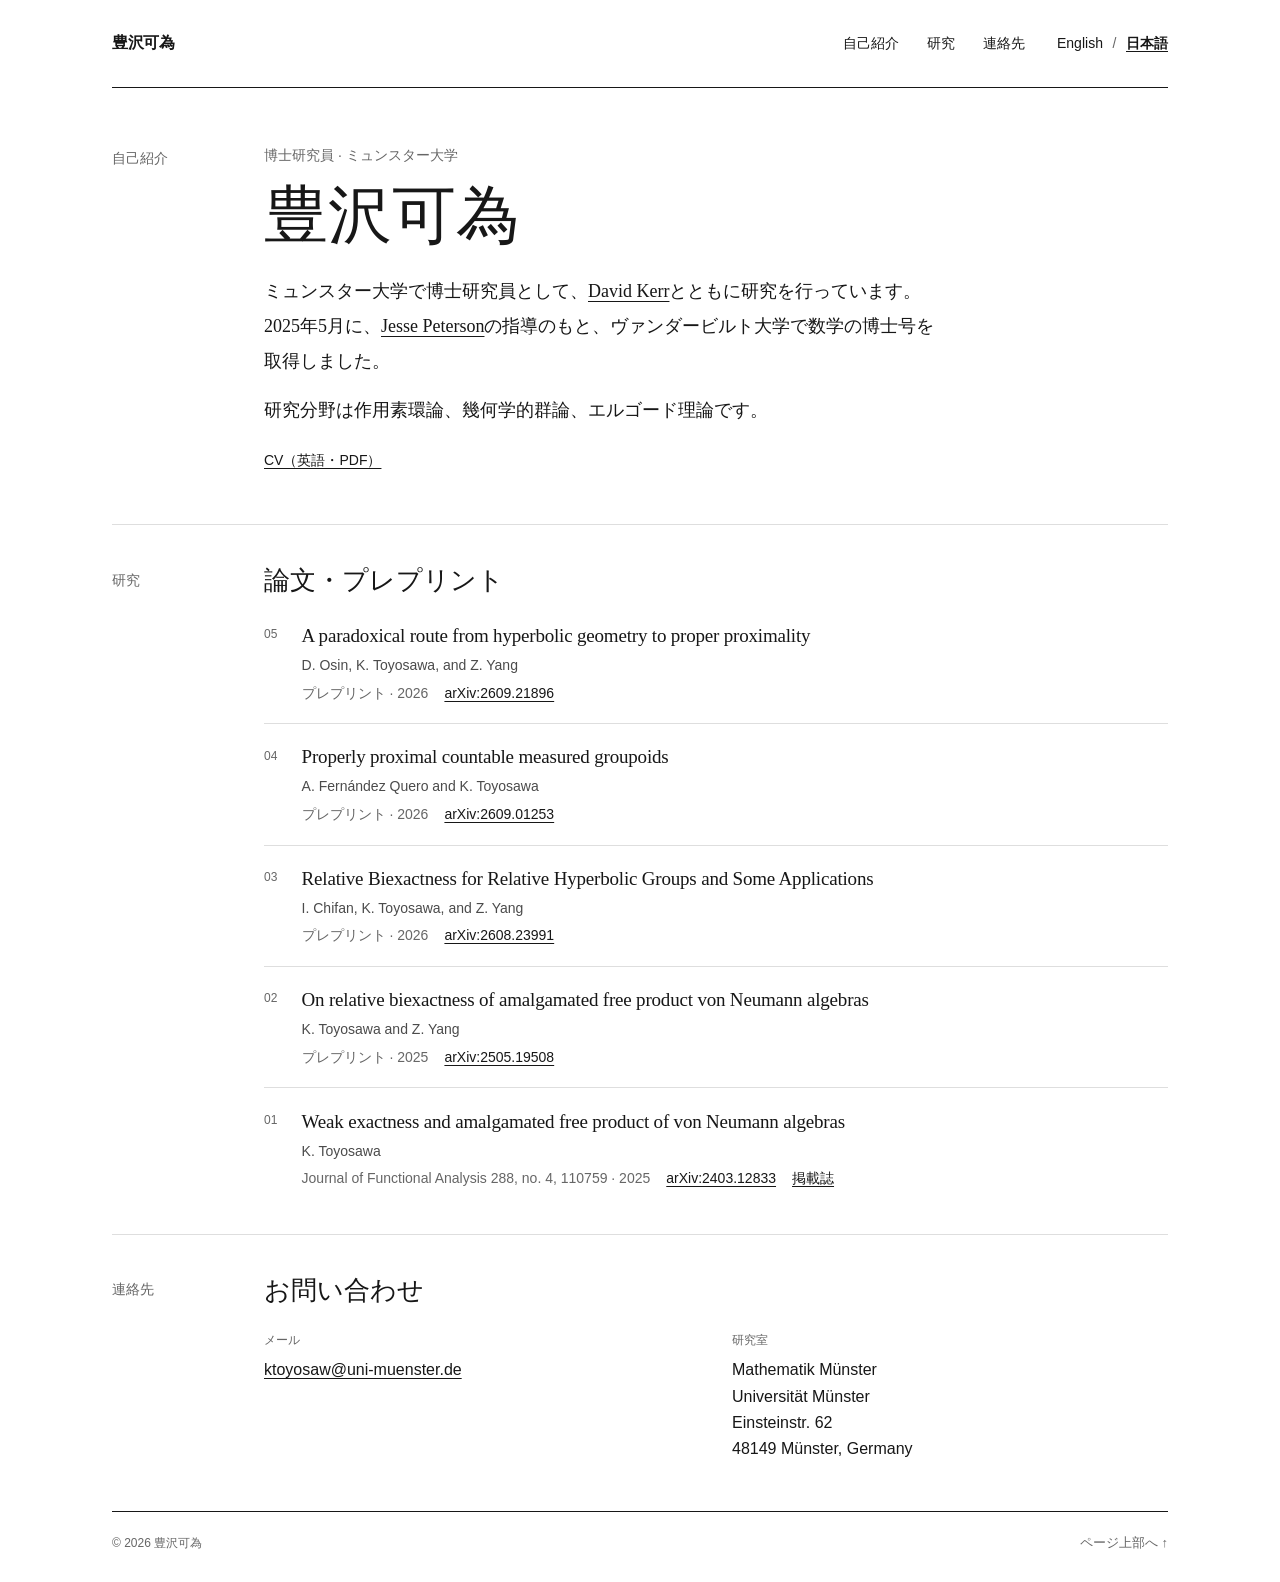
==== ja/index.html @ 4cbfb074 "Use 豊沢可為 on the Japanese website" ====
<!doctype html>
<html lang="ja">
<head>
  <meta charset="utf-8">
  <meta name="viewport" content="width=device-width, initial-scale=1">
  <meta name="description" content="豊沢可為の個人ウェブサイト。ミュンスター大学の博士研究員。研究分野は作用素環論、幾何学的群論、エルゴード理論です。">
  <meta name="color-scheme" content="light">
  <link rel="canonical" href="https://kaitoyosawa.github.io/ja/">
  <link rel="alternate" hreflang="en" href="https://kaitoyosawa.github.io/">
  <link rel="alternate" hreflang="ja" href="https://kaitoyosawa.github.io/ja/">
  <link rel="alternate" hreflang="x-default" href="https://kaitoyosawa.github.io/">
  <title>豊沢可為 — 個人ウェブサイト</title>
  <link rel="icon" type="image/svg+xml" href="data:image/svg+xml,%3Csvg xmlns='http://www.w3.org/2000/svg' viewBox='0 0 32 32'%3E%3Crect width='32' height='32' fill='%23111'/%3E%3Cpath d='M9 7v18M23 7L10 18m6-6 8 13' stroke='white' stroke-width='2.5' fill='none'/%3E%3C/svg%3E">
  <link rel="stylesheet" href="../styles.css?v=e0c01a8">
  <script src="../content.js?v=20260924-2" defer></script>
  <script src="content.js?v=20261014-name" defer></script>
  <script src="../site.js?v=e0c01a8" defer></script>
</head>
<body>
  <a class="skip-link" href="#main">本文へ移動</a>
  <div class="page-shell">
    <header class="site-header">
      <a class="wordmark" href="#about" id="site-name">豊沢可為</a>
      <div class="header-actions">
        <nav aria-label="メインナビゲーション">
          <a href="#about">自己紹介</a>
          <a href="#research">研究</a>
          <a href="#contact">連絡先</a>
        </nav>
        <nav class="language-switch" aria-label="言語">
          <a href="../" lang="en" hreflang="en" data-language-link>English</a>
          <span aria-hidden="true">/</span>
          <a href="./" lang="ja" hreflang="ja" aria-current="page">日本語</a>
        </nav>
      </div>
    </header>
    <main id="main">
      <section id="about" class="intro" aria-labelledby="name">
        <div class="section-label">自己紹介</div>
        <div class="section-body">
          <div class="intro-heading">
            <div>
              <p class="eyebrow" id="affiliation">博士研究員 · ミュンスター大学</p>
              <h1 id="name">豊沢可為</h1>
            </div>
            <img id="portrait" class="portrait" alt="" hidden>
          </div>
          <div class="bio" id="bio">
            <p>ミュンスター大学で博士研究員として、<a href="http://dgkerr.com">David Kerr</a>とともに研究を行っています。2025年5月に、<a href="https://www.math.uwaterloo.ca/~j37peter/">Jesse Peterson</a>の指導のもと、ヴァンダービルト大学で数学の博士号を取得しました。</p>
            <p>研究分野は作用素環論、幾何学的群論、エルゴード理論です。</p>
          </div>
          <div class="profile-links" id="profile-links"><a href="../cv.pdf?v=20260924">CV（英語・PDF）</a></div>
        </div>
      </section>
      <section id="research" class="content-section" aria-labelledby="research-heading">
        <div class="section-label">研究</div>
        <div class="section-body">
          <div class="section-title-row">
            <h2 id="research-heading">論文・プレプリント</h2>
          </div>
          <ol class="publications" id="publications" reversed>
            <li class="publication"><span class="paper-number" aria-hidden="true">05</span><div><h3 lang="en">A paradoxical route from hyperbolic geometry to proper proximality</h3><p class="paper-authors" lang="en">D. Osin, K. Toyosawa, and Z. Yang</p><div class="paper-meta"><span class="paper-venue">プレプリント · 2026</span><div class="paper-links"><a href="https://arxiv.org/abs/2609.21896">arXiv:2609.21896</a></div></div></div></li>
            <li class="publication"><span class="paper-number" aria-hidden="true">04</span><div><h3 lang="en">Properly proximal countable measured groupoids</h3><p class="paper-authors" lang="en">A. Fernández Quero and K. Toyosawa</p><div class="paper-meta"><span class="paper-venue">プレプリント · 2026</span><div class="paper-links"><a href="https://arxiv.org/abs/2609.01253">arXiv:2609.01253</a></div></div></div></li>
            <li class="publication"><span class="paper-number" aria-hidden="true">03</span><div><h3 lang="en">Relative Biexactness for Relative Hyperbolic Groups and Some Applications</h3><p class="paper-authors" lang="en">I. Chifan, K. Toyosawa, and Z. Yang</p><div class="paper-meta"><span class="paper-venue">プレプリント · 2026</span><div class="paper-links"><a href="https://arxiv.org/abs/2608.23991">arXiv:2608.23991</a></div></div></div></li>
            <li class="publication"><span class="paper-number" aria-hidden="true">02</span><div><h3 lang="en">On relative biexactness of amalgamated free product von Neumann algebras</h3><p class="paper-authors" lang="en">K. Toyosawa and Z. Yang</p><div class="paper-meta"><span class="paper-venue">プレプリント · 2025</span><div class="paper-links"><a href="https://arxiv.org/abs/2505.19508">arXiv:2505.19508</a></div></div></div></li>
            <li class="publication"><span class="paper-number" aria-hidden="true">01</span><div><h3 lang="en">Weak exactness and amalgamated free product of von Neumann algebras</h3><p class="paper-authors" lang="en">K. Toyosawa</p><div class="paper-meta"><span class="paper-venue" lang="en">Journal of Functional Analysis 288, no. 4, 110759 · 2025</span><div class="paper-links"><a href="https://arxiv.org/abs/2403.12833">arXiv:2403.12833</a><a href="https://doi.org/10.1016/j.jfa.2024.110759">掲載誌</a></div></div></div></li>
          </ol>
        </div>
      </section>
      <section id="contact" class="content-section contact-section" aria-labelledby="contact-heading">
        <div class="section-label">連絡先</div>
        <div class="section-body">
          <h2 id="contact-heading">お問い合わせ</h2>
          <div class="contact-grid" id="contact-details">
            <div><span class="contact-label">メール</span><p><a href="mailto:ktoyosaw@uni-muenster.de">ktoyosaw@uni-muenster.de</a></p></div>
            <div><span class="contact-label">研究室</span><p>Mathematik Münster<br>Universität Münster<br>Einsteinstr. 62<br>48149 Münster, Germany</p></div>
          </div>
        </div>
      </section>
    </main>
    <footer class="site-footer">
      <span id="copyright">© 2026 豊沢可為</span>
      <span class="draft-note" id="draft-note" hidden>デザイン案 · サンプルテキスト</span>
      <a href="#about">ページ上部へ <span aria-hidden="true">↑</span></a>
    </footer>
  </div>
</body>
</html>
---- styles.css ----
:root{--ink:#171717;--muted:#666;--rule:#dedede;--paper:#fff;--serif:Georgia,'Times New Roman',serif;--sans:Arial,Helvetica,sans-serif;--label-width:7rem;--column-gap:2.5rem}
*{box-sizing:border-box}
html{scroll-behavior:smooth;scroll-padding-top:1.5rem}
body{margin:0;background:var(--paper);color:var(--ink);font-family:var(--sans);font-size:1rem;line-height:1.65;-webkit-font-smoothing:antialiased}
a{color:inherit;text-underline-offset:.2em;text-decoration-thickness:1px}
a:hover{text-decoration-thickness:2px}
a:focus-visible{outline:2px solid var(--ink);outline-offset:4px}
::selection{background:var(--ink);color:var(--paper)}
[hidden]{display:none!important}
.skip-link{position:absolute;left:1rem;top:-5rem;background:var(--ink);color:#fff;padding:.75rem 1rem;z-index:2}
.skip-link:focus{top:1rem}
.page-shell{width:min(100% - 5rem,66rem);margin:0 auto}
.site-header{min-height:5.5rem;display:flex;align-items:center;justify-content:space-between;gap:2rem;border-bottom:1px solid var(--ink)}
.wordmark{font-size:1rem;font-weight:600;text-decoration:none;letter-spacing:-.02em}
nav{display:flex;gap:1.75rem;font-size:.875rem}
nav a{text-decoration:none;padding:.5rem 0}
nav a:hover{text-decoration:underline}
.header-actions{display:flex;align-items:center;justify-content:flex-end;gap:1rem 2rem;flex-wrap:wrap}
.language-switch{gap:.6rem;align-items:center;white-space:nowrap}
.language-switch span{color:var(--muted)}
.language-switch a[aria-current="page"]{font-weight:600;text-decoration:underline}
html:lang(ja){--sans:Arial,Helvetica,'Yu Gothic','Hiragino Kaku Gothic ProN',Meiryo,sans-serif;--serif:Georgia,'Times New Roman','Yu Mincho','Hiragino Mincho ProN',serif}
html:lang(ja) .bio{line-height:1.95;line-break:strict;overflow-wrap:anywhere}
html:lang(ja) h1,html:lang(ja) h2{letter-spacing:0}
.intro,.content-section{display:grid;grid-template-columns:var(--label-width) minmax(0,1fr);column-gap:var(--column-gap)}
.intro{padding:3.5rem 0 3.25rem}
.section-label{font-size:.875rem;display:flex;gap:1rem;align-items:baseline;padding-top:.2rem;color:var(--muted)}
.section-body{min-width:0}
.intro-heading{display:flex;align-items:flex-start;justify-content:space-between;gap:1.5rem}
.eyebrow{margin:0 0 .85rem;font-size:.875rem;color:var(--muted)}
h1{font-family:var(--serif);font-weight:400;font-size:clamp(2.625rem,5.2vw,4rem);line-height:1.08;letter-spacing:-.045em;margin:0 0 1.5rem;overflow-wrap:anywhere}
.portrait{width:6.75rem;aspect-ratio:4/5;object-fit:cover;filter:grayscale(100%);flex-shrink:0}
.bio{font-family:var(--serif);font-size:1.125rem;line-height:1.75;max-width:43rem}
.bio p{margin:0 0 .85rem}.bio p:last-child{margin-bottom:0}
.profile-links{display:flex;flex-wrap:wrap;gap:.45rem 1.25rem;font-size:.875rem;margin-top:1.35rem}
.content-section{padding:2.5rem 0 2.75rem;border-top:1px solid var(--rule)}
h2{font-family:var(--serif);font-size:1.625rem;font-weight:400;letter-spacing:-.025em;line-height:1.25;margin:0 0 1.5rem}
.publications{list-style:none;padding:0;margin:0}
.publication{display:grid;grid-template-columns:1.45rem minmax(0,1fr);gap:.9rem;padding:1.2rem 0;border-top:1px solid var(--rule)}
.publication:first-child{padding-top:0;border-top:0}
.publication:last-child{padding-bottom:0}
.paper-number{color:var(--muted);font-size:.75rem;padding-top:.2rem;font-variant-numeric:tabular-nums}
h3{font-family:var(--serif);font-weight:400;font-size:1.1875rem;line-height:1.45;margin:0 0 .35rem;letter-spacing:-.01em;overflow-wrap:anywhere}
.publication p{margin:.25rem 0;font-size:.875rem;line-height:1.55;overflow-wrap:anywhere}
.paper-authors{color:#4b4b4b}.paper-venue{color:var(--muted)}
.paper-meta{display:flex;flex-wrap:wrap;align-items:baseline;gap:.25rem 1rem;margin-top:.3rem;font-size:.875rem;line-height:1.6;overflow-wrap:anywhere}
.paper-links{display:flex;flex-wrap:wrap;gap:.25rem 1rem;margin:0;font-size:inherit;line-height:inherit}
.contact-section{padding-bottom:3rem}
.contact-grid{display:grid;grid-template-columns:1fr 1fr;gap:2rem}
.contact-label{display:block;font-size:.75rem;color:var(--muted);margin-bottom:.4rem}
.contact-grid p{margin:0;font-size:1rem;overflow-wrap:anywhere;white-space:pre-line}
.site-footer{border-top:1px solid var(--ink);padding:1.25rem 0 1.75rem;display:flex;justify-content:space-between;align-items:baseline;gap:1rem;flex-wrap:wrap;font-size:.75rem;color:var(--muted)}
.site-footer a{text-decoration:none;font-size:.8125rem}.site-footer a:hover{text-decoration:underline}
.draft-note{border:1px solid var(--rule);padding:.15rem .5rem}
@media(max-width:800px){:root{--label-width:5rem;--column-gap:1.5rem}.page-shell{width:calc(100% - 3rem)}.intro{padding-top:3rem}.contact-grid{gap:1.5rem}.portrait{width:5.5rem}}
@media(max-width:600px){html{scroll-padding-top:1rem}.page-shell{width:calc(100% - 2.5rem)}.site-header{min-height:5rem;gap:.5rem 1rem;flex-wrap:wrap;padding:1rem 0}nav{gap:1.2rem;font-size:.875rem}.intro,.content-section{grid-template-columns:1fr;row-gap:1.1rem}.intro{padding:2.25rem 0 2.5rem}.section-label{gap:.75rem;padding-top:0}.intro-heading{gap:1rem}h1{font-size:3rem;margin-bottom:1.35rem}.eyebrow{font-size:.875rem;margin-bottom:.75rem}h2{font-size:1.5rem;margin-bottom:1.25rem}.content-section{padding:2rem 0 2.25rem}.publication{gap:.6rem;grid-template-columns:1.2rem minmax(0,1fr);padding:1.1rem 0}.paper-meta{column-gap:.75rem}.contact-grid{grid-template-columns:1fr;gap:1.5rem}.site-footer{gap:.75rem}.draft-note{order:3}.portrait{width:4.5rem}}
@media(prefers-reduced-motion:reduce){html{scroll-behavior:auto}}
@media(max-width:600px){.header-actions{width:100%;justify-content:space-between;gap:.5rem 1rem}.language-switch{gap:.5rem}}
@media print{.page-shell{width:100%}nav,.skip-link,.site-footer a,.draft-note{display:none}.site-header{min-height:3rem}.intro{padding:1.5rem 0}.content-section{padding:1rem 0}.publication{break-inside:avoid}a{text-decoration:none}}
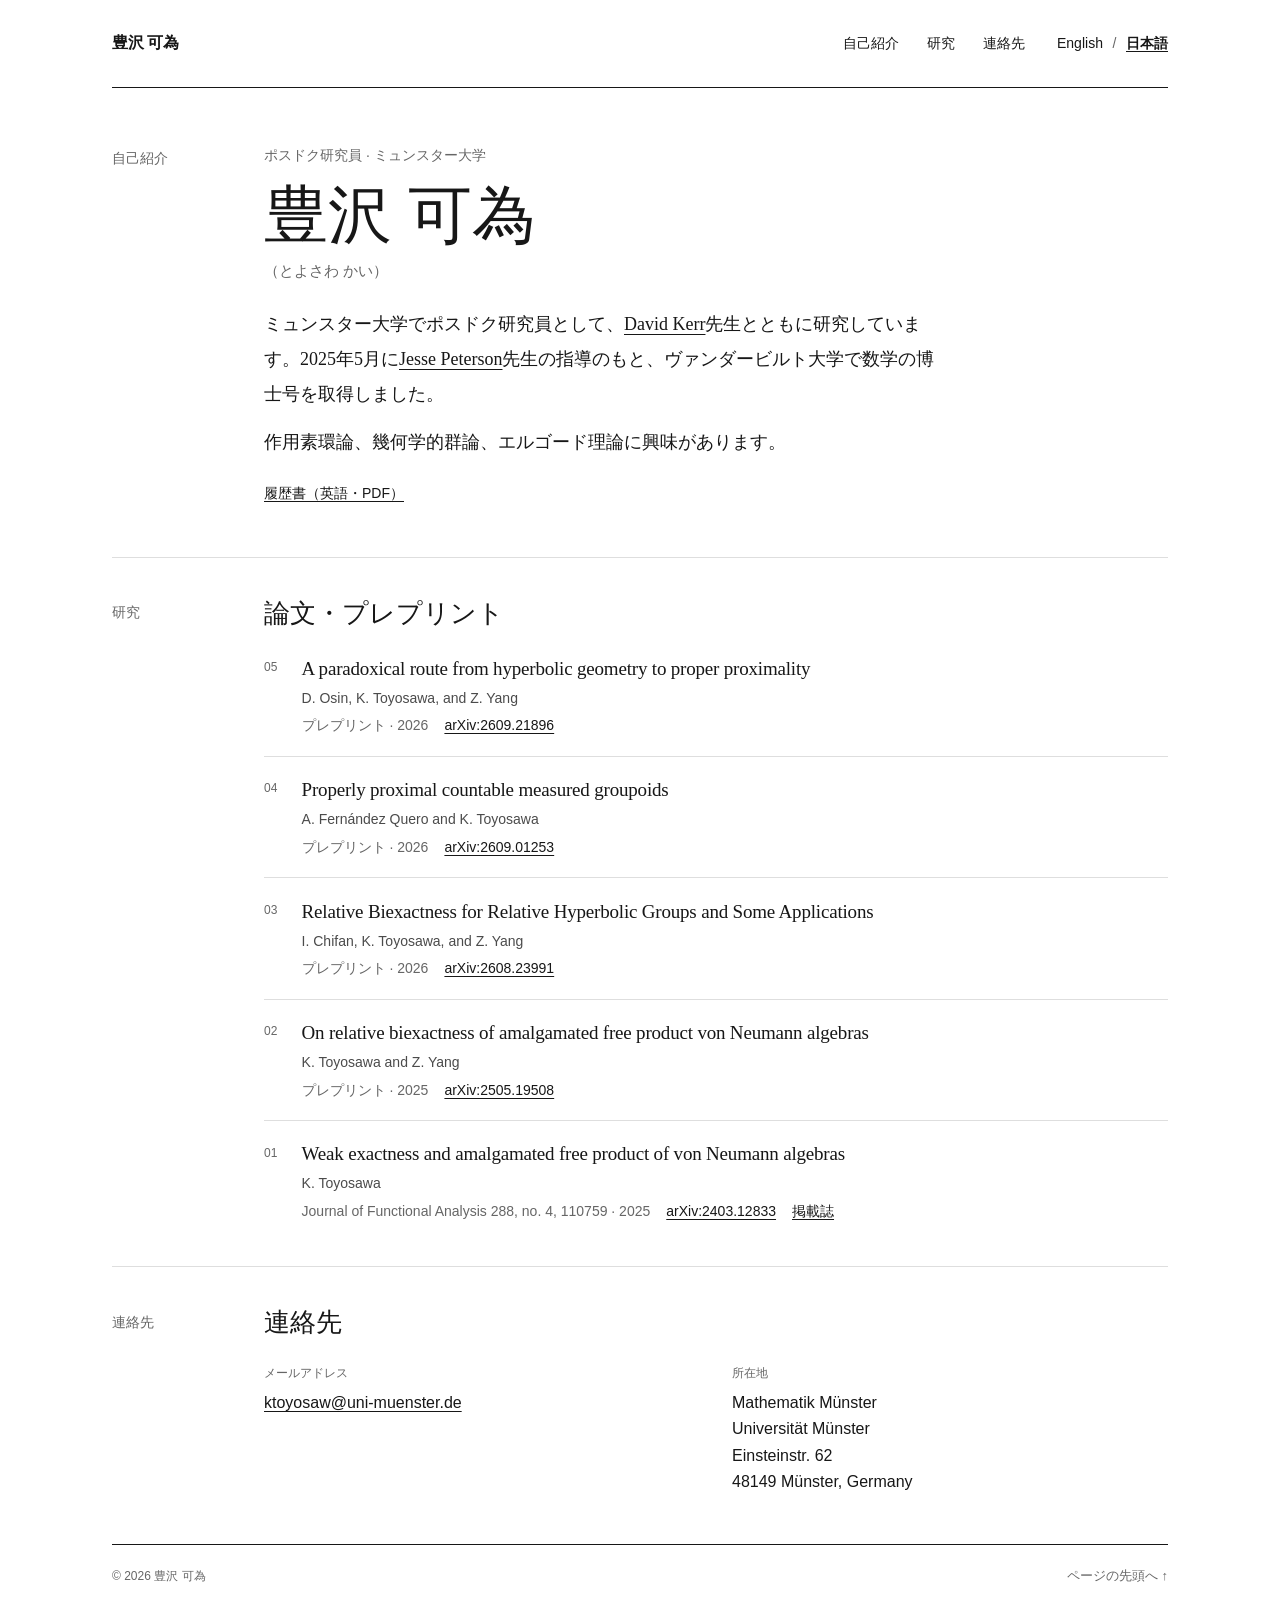
==== commit d742668d: "Refine Japanese academic profile and add name pronunciation" ====
--- a/ja/index.html
+++ b/ja/index.html
@@ -3,24 +3,25 @@
 <head>
   <meta charset="utf-8">
   <meta name="viewport" content="width=device-width, initial-scale=1">
-  <meta name="description" content="豊沢可為の個人ウェブサイト。ミュンスター大学の博士研究員。研究分野は作用素環論、幾何学的群論、エルゴード理論です。">
+  <meta name="description" content="豊沢 可為（とよさわ かい）のホームページ。ミュンスター大学のポスドク研究員。作用素環論、幾何学的群論、エルゴード理論を研究しています。">
   <meta name="color-scheme" content="light">
   <link rel="canonical" href="https://kaitoyosawa.github.io/ja/">
   <link rel="alternate" hreflang="en" href="https://kaitoyosawa.github.io/">
   <link rel="alternate" hreflang="ja" href="https://kaitoyosawa.github.io/ja/">
   <link rel="alternate" hreflang="x-default" href="https://kaitoyosawa.github.io/">
-  <title>豊沢可為 — 個人ウェブサイト</title>
+  <title>豊沢 可為 — ホームページ</title>
   <link rel="icon" type="image/svg+xml" href="data:image/svg+xml,%3Csvg xmlns='http://www.w3.org/2000/svg' viewBox='0 0 32 32'%3E%3Crect width='32' height='32' fill='%23111'/%3E%3Cpath d='M9 7v18M23 7L10 18m6-6 8 13' stroke='white' stroke-width='2.5' fill='none'/%3E%3C/svg%3E">
   <link rel="stylesheet" href="../styles.css?v=e0c01a8">
+  <link rel="stylesheet" href="styles.css?v=20261014-refined">
   <script src="../content.js?v=20260924-2" defer></script>
-  <script src="content.js?v=20261014-name" defer></script>
+  <script src="content.js?v=20261014-refined" defer></script>
   <script src="../site.js?v=e0c01a8" defer></script>
 </head>
 <body>
   <a class="skip-link" href="#main">本文へ移動</a>
   <div class="page-shell">
     <header class="site-header">
-      <a class="wordmark" href="#about" id="site-name">豊沢可為</a>
+      <a class="wordmark" href="#about" id="site-name">豊沢 可為</a>
       <div class="header-actions">
         <nav aria-label="メインナビゲーション">
           <a href="#about">自己紹介</a>
@@ -40,16 +41,17 @@
         <div class="section-body">
           <div class="intro-heading">
             <div>
-              <p class="eyebrow" id="affiliation">博士研究員 · ミュンスター大学</p>
-              <h1 id="name">豊沢可為</h1>
+              <p class="eyebrow" id="affiliation">ポスドク研究員 · ミュンスター大学</p>
+              <h1 id="name">豊沢 可為</h1>
+              <p class="name-reading">（とよさわ かい）</p>
             </div>
             <img id="portrait" class="portrait" alt="" hidden>
           </div>
           <div class="bio" id="bio">
-            <p>ミュンスター大学で博士研究員として、<a href="http://dgkerr.com">David Kerr</a>とともに研究を行っています。2025年5月に、<a href="https://www.math.uwaterloo.ca/~j37peter/">Jesse Peterson</a>の指導のもと、ヴァンダービルト大学で数学の博士号を取得しました。</p>
-            <p>研究分野は作用素環論、幾何学的群論、エルゴード理論です。</p>
+            <p>ミュンスター大学でポスドク研究員として、<a href="http://dgkerr.com">David Kerr</a>先生とともに研究しています。2025年5月に<a href="https://www.math.uwaterloo.ca/~j37peter/">Jesse Peterson</a>先生の指導のもと、ヴァンダービルト大学で数学の博士号を取得しました。</p>
+            <p>作用素環論、幾何学的群論、エルゴード理論に興味があります。</p>
           </div>
-          <div class="profile-links" id="profile-links"><a href="../cv.pdf?v=20260924">CV（英語・PDF）</a></div>
+          <div class="profile-links" id="profile-links"><a href="../cv.pdf?v=20260924">履歴書（英語・PDF）</a></div>
         </div>
       </section>
       <section id="research" class="content-section" aria-labelledby="research-heading">
@@ -70,18 +72,18 @@
       <section id="contact" class="content-section contact-section" aria-labelledby="contact-heading">
         <div class="section-label">連絡先</div>
         <div class="section-body">
-          <h2 id="contact-heading">お問い合わせ</h2>
+          <h2 id="contact-heading">連絡先</h2>
           <div class="contact-grid" id="contact-details">
-            <div><span class="contact-label">メール</span><p><a href="mailto:ktoyosaw@uni-muenster.de">ktoyosaw@uni-muenster.de</a></p></div>
-            <div><span class="contact-label">研究室</span><p>Mathematik Münster<br>Universität Münster<br>Einsteinstr. 62<br>48149 Münster, Germany</p></div>
+            <div><span class="contact-label">メールアドレス</span><p><a href="mailto:ktoyosaw@uni-muenster.de">ktoyosaw@uni-muenster.de</a></p></div>
+            <div><span class="contact-label">所在地</span><p>Mathematik Münster<br>Universität Münster<br>Einsteinstr. 62<br>48149 Münster, Germany</p></div>
           </div>
         </div>
       </section>
     </main>
     <footer class="site-footer">
-      <span id="copyright">© 2026 豊沢可為</span>
+      <span id="copyright">© 2026 豊沢 可為</span>
       <span class="draft-note" id="draft-note" hidden>デザイン案 · サンプルテキスト</span>
-      <a href="#about">ページ上部へ <span aria-hidden="true">↑</span></a>
+      <a href="#about">ページの先頭へ <span aria-hidden="true">↑</span></a>
     </footer>
   </div>
 </body>
--- a/ja/styles.css
+++ b/ja/styles.css
@@ -0,0 +1,3 @@
+/* Keep the name reading close to the heading at every screen size. */
+#name{margin-bottom:.55rem}
+.name-reading{margin:0 0 1.5rem;font-size:.9375rem;line-height:1.6;color:var(--muted)}
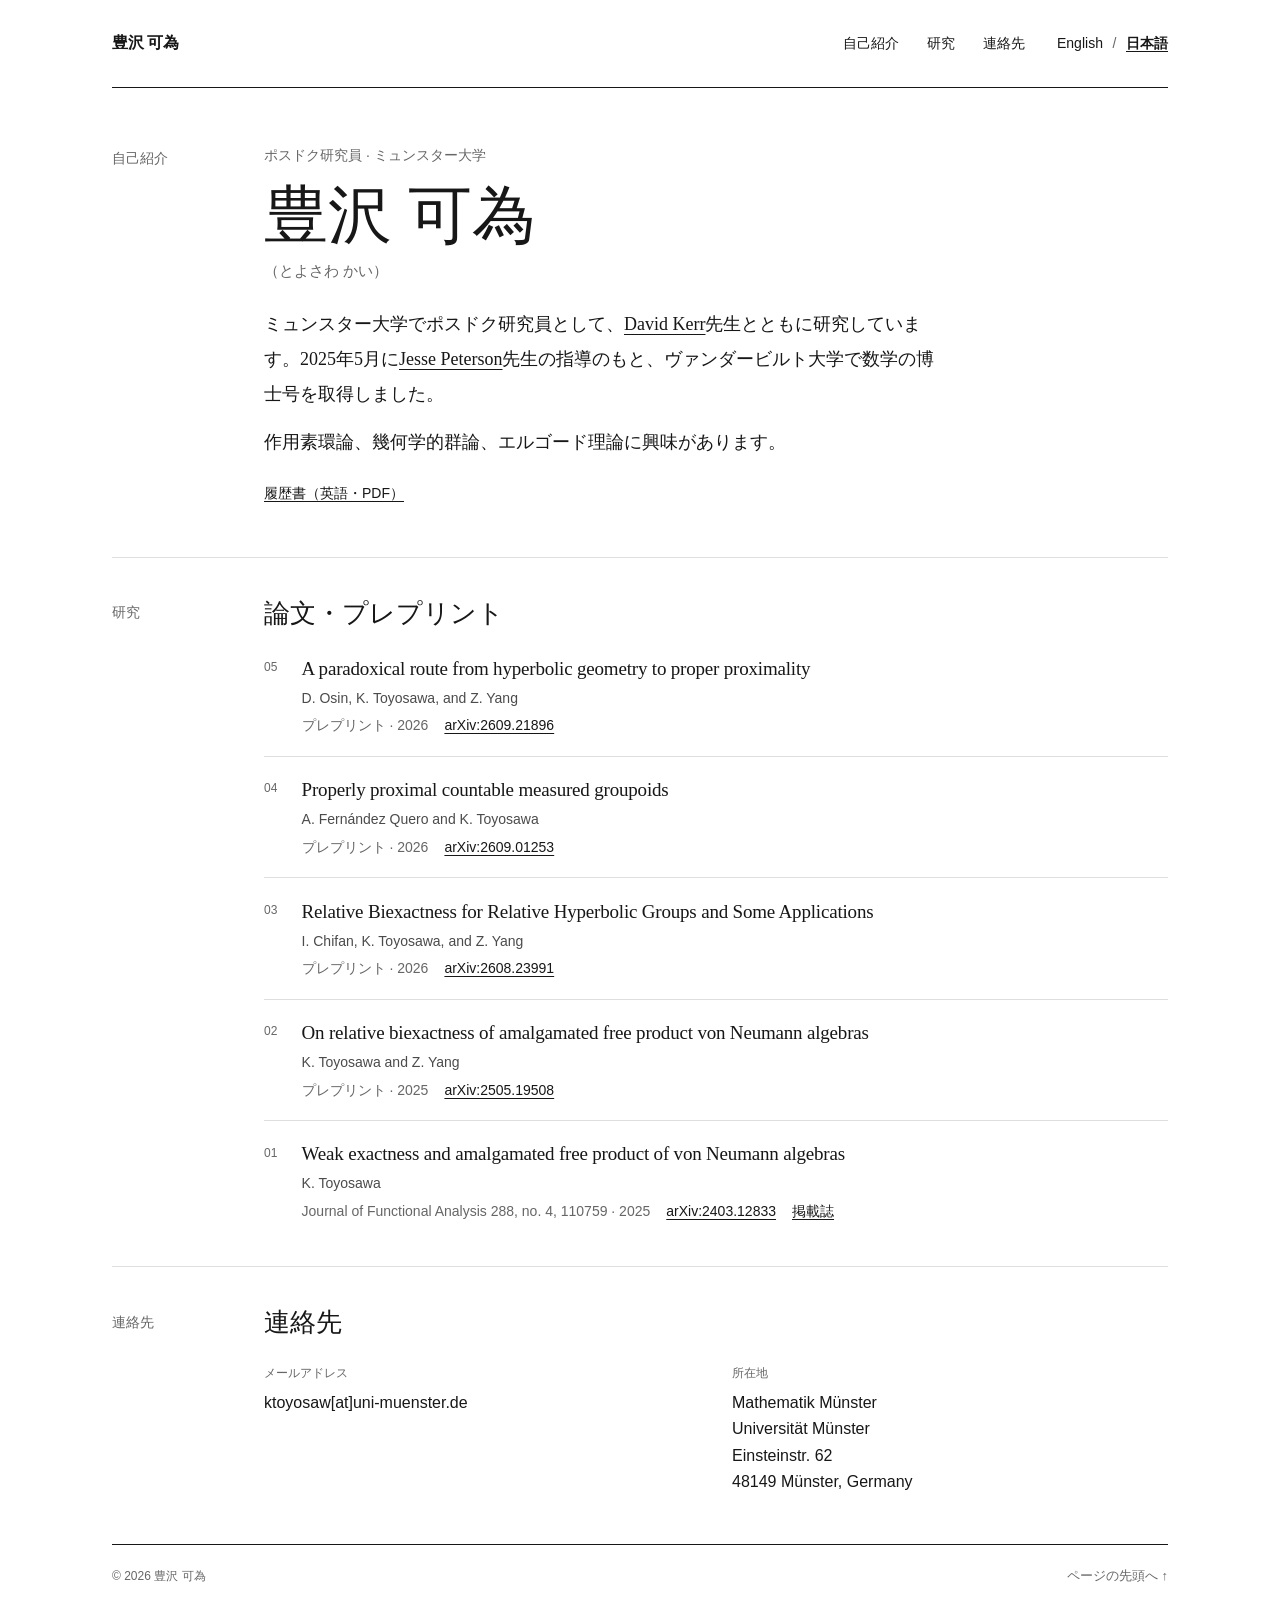
==== commit 6541c585: "Use plain-text email on the Japanese page" ====
--- a/ja/index.html
+++ b/ja/index.html
@@ -13,9 +13,9 @@
   <link rel="icon" type="image/svg+xml" href="data:image/svg+xml,%3Csvg xmlns='http://www.w3.org/2000/svg' viewBox='0 0 32 32'%3E%3Crect width='32' height='32' fill='%23111'/%3E%3Cpath d='M9 7v18M23 7L10 18m6-6 8 13' stroke='white' stroke-width='2.5' fill='none'/%3E%3C/svg%3E">
   <link rel="stylesheet" href="../styles.css?v=e0c01a8">
   <link rel="stylesheet" href="styles.css?v=20261014-refined">
-  <script src="../content.js?v=20260924-2" defer></script>
+  <script src="../content.js?v=20261014-email" defer></script>
   <script src="content.js?v=20261014-refined" defer></script>
-  <script src="../site.js?v=e0c01a8" defer></script>
+  <script src="../site.js?v=20261014-email" defer></script>
 </head>
 <body>
   <a class="skip-link" href="#main">本文へ移動</a>
@@ -74,7 +74,7 @@
         <div class="section-body">
           <h2 id="contact-heading">連絡先</h2>
           <div class="contact-grid" id="contact-details">
-            <div><span class="contact-label">メールアドレス</span><p><a href="mailto:ktoyosaw@uni-muenster.de">ktoyosaw@uni-muenster.de</a></p></div>
+            <div><span class="contact-label">メールアドレス</span><p>ktoyosaw[at]uni-muenster.de</p></div>
             <div><span class="contact-label">所在地</span><p>Mathematik Münster<br>Universität Münster<br>Einsteinstr. 62<br>48149 Münster, Germany</p></div>
           </div>
         </div>
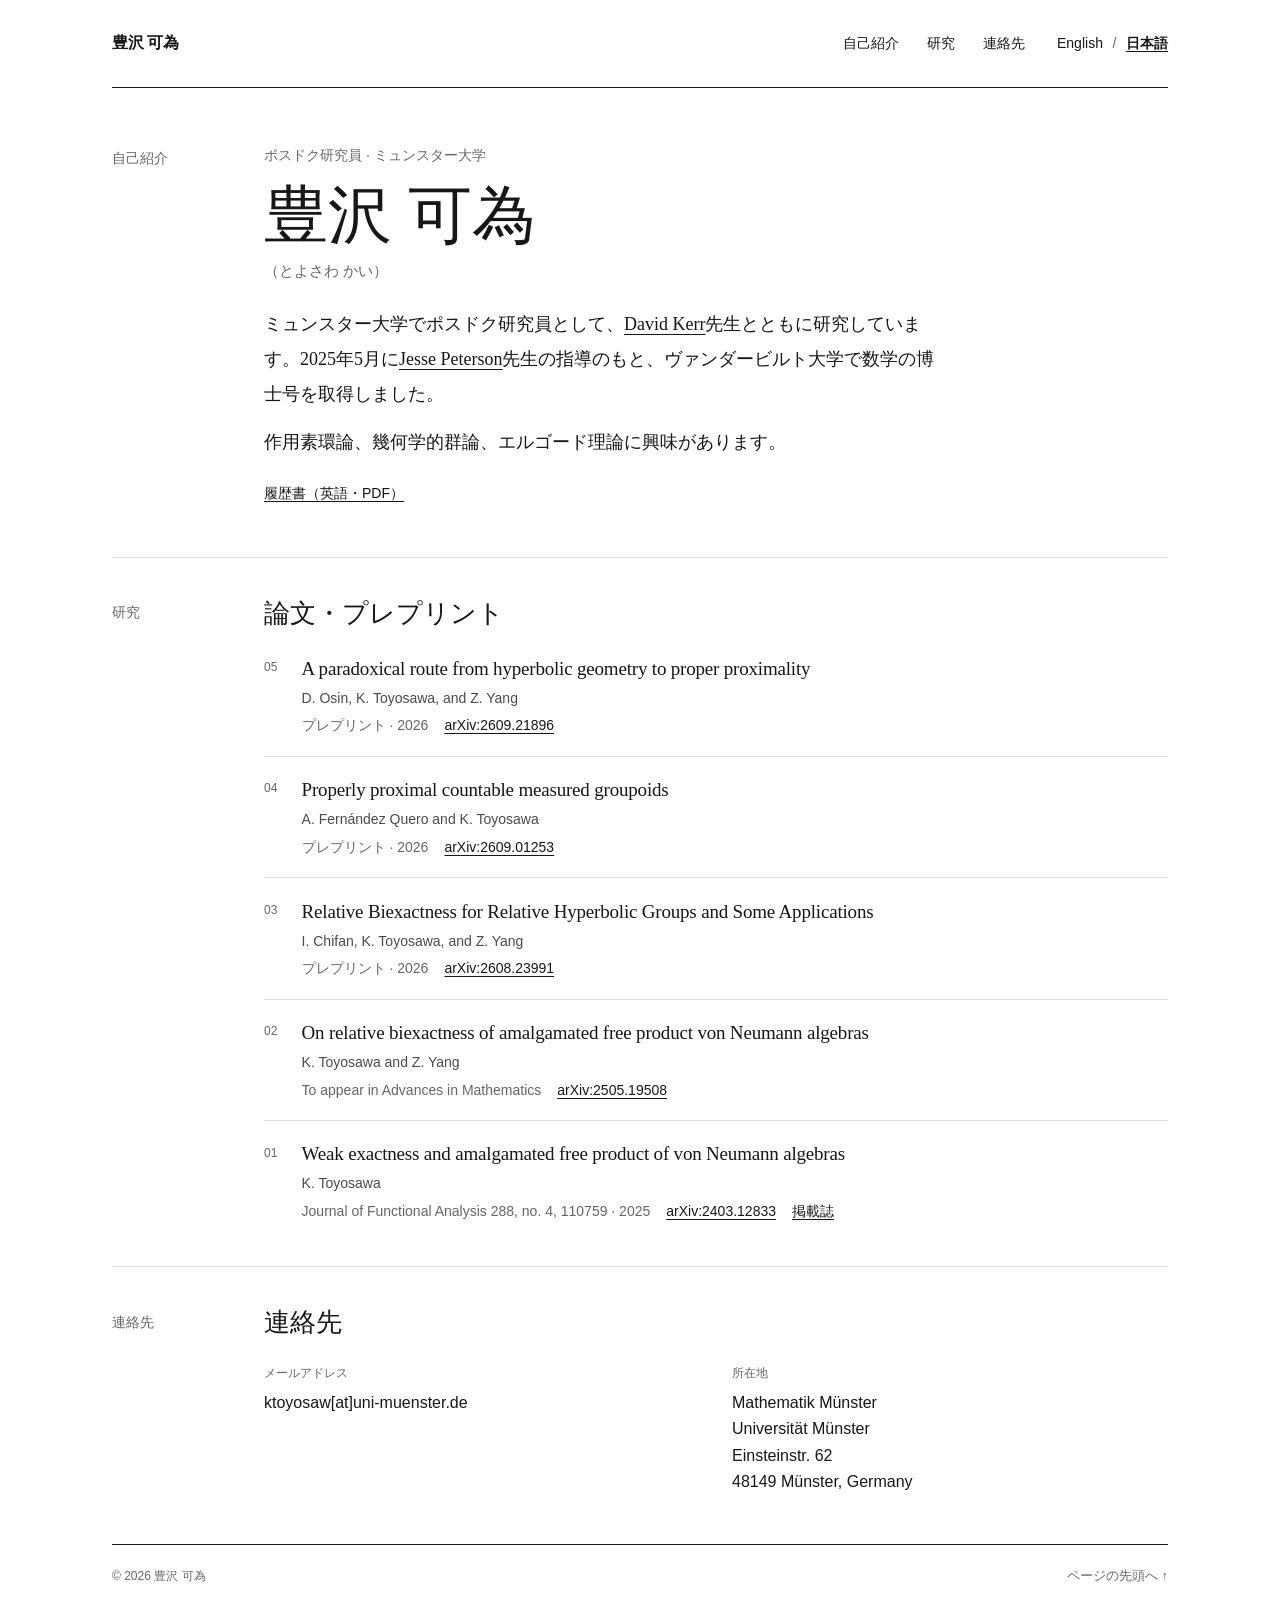
==== commit da38453d: "Update Japanese page with accepted paper status" ====
--- a/ja/index.html
+++ b/ja/index.html
@@ -13,7 +13,7 @@
   <link rel="icon" type="image/svg+xml" href="data:image/svg+xml,%3Csvg xmlns='http://www.w3.org/2000/svg' viewBox='0 0 32 32'%3E%3Crect width='32' height='32' fill='%23111'/%3E%3Cpath d='M9 7v18M23 7L10 18m6-6 8 13' stroke='white' stroke-width='2.5' fill='none'/%3E%3C/svg%3E">
   <link rel="stylesheet" href="../styles.css?v=e0c01a8">
   <link rel="stylesheet" href="styles.css?v=20261014-refined">
-  <script src="../content.js?v=20261014-email" defer></script>
+  <script src="../content.js?v=20261015-advances" defer></script>
   <script src="content.js?v=20261014-refined" defer></script>
   <script src="../site.js?v=20261014-email" defer></script>
 </head>
@@ -64,7 +64,7 @@
             <li class="publication"><span class="paper-number" aria-hidden="true">05</span><div><h3 lang="en">A paradoxical route from hyperbolic geometry to proper proximality</h3><p class="paper-authors" lang="en">D. Osin, K. Toyosawa, and Z. Yang</p><div class="paper-meta"><span class="paper-venue">プレプリント · 2026</span><div class="paper-links"><a href="https://arxiv.org/abs/2609.21896">arXiv:2609.21896</a></div></div></div></li>
             <li class="publication"><span class="paper-number" aria-hidden="true">04</span><div><h3 lang="en">Properly proximal countable measured groupoids</h3><p class="paper-authors" lang="en">A. Fernández Quero and K. Toyosawa</p><div class="paper-meta"><span class="paper-venue">プレプリント · 2026</span><div class="paper-links"><a href="https://arxiv.org/abs/2609.01253">arXiv:2609.01253</a></div></div></div></li>
             <li class="publication"><span class="paper-number" aria-hidden="true">03</span><div><h3 lang="en">Relative Biexactness for Relative Hyperbolic Groups and Some Applications</h3><p class="paper-authors" lang="en">I. Chifan, K. Toyosawa, and Z. Yang</p><div class="paper-meta"><span class="paper-venue">プレプリント · 2026</span><div class="paper-links"><a href="https://arxiv.org/abs/2608.23991">arXiv:2608.23991</a></div></div></div></li>
-            <li class="publication"><span class="paper-number" aria-hidden="true">02</span><div><h3 lang="en">On relative biexactness of amalgamated free product von Neumann algebras</h3><p class="paper-authors" lang="en">K. Toyosawa and Z. Yang</p><div class="paper-meta"><span class="paper-venue">プレプリント · 2025</span><div class="paper-links"><a href="https://arxiv.org/abs/2505.19508">arXiv:2505.19508</a></div></div></div></li>
+            <li class="publication"><span class="paper-number" aria-hidden="true">02</span><div><h3 lang="en">On relative biexactness of amalgamated free product von Neumann algebras</h3><p class="paper-authors" lang="en">K. Toyosawa and Z. Yang</p><div class="paper-meta"><span class="paper-venue" lang="en">To appear in Advances in Mathematics</span><div class="paper-links"><a href="https://arxiv.org/abs/2505.19508">arXiv:2505.19508</a></div></div></div></li>
             <li class="publication"><span class="paper-number" aria-hidden="true">01</span><div><h3 lang="en">Weak exactness and amalgamated free product of von Neumann algebras</h3><p class="paper-authors" lang="en">K. Toyosawa</p><div class="paper-meta"><span class="paper-venue" lang="en">Journal of Functional Analysis 288, no. 4, 110759 · 2025</span><div class="paper-links"><a href="https://arxiv.org/abs/2403.12833">arXiv:2403.12833</a><a href="https://doi.org/10.1016/j.jfa.2024.110759">掲載誌</a></div></div></div></li>
           </ol>
         </div>
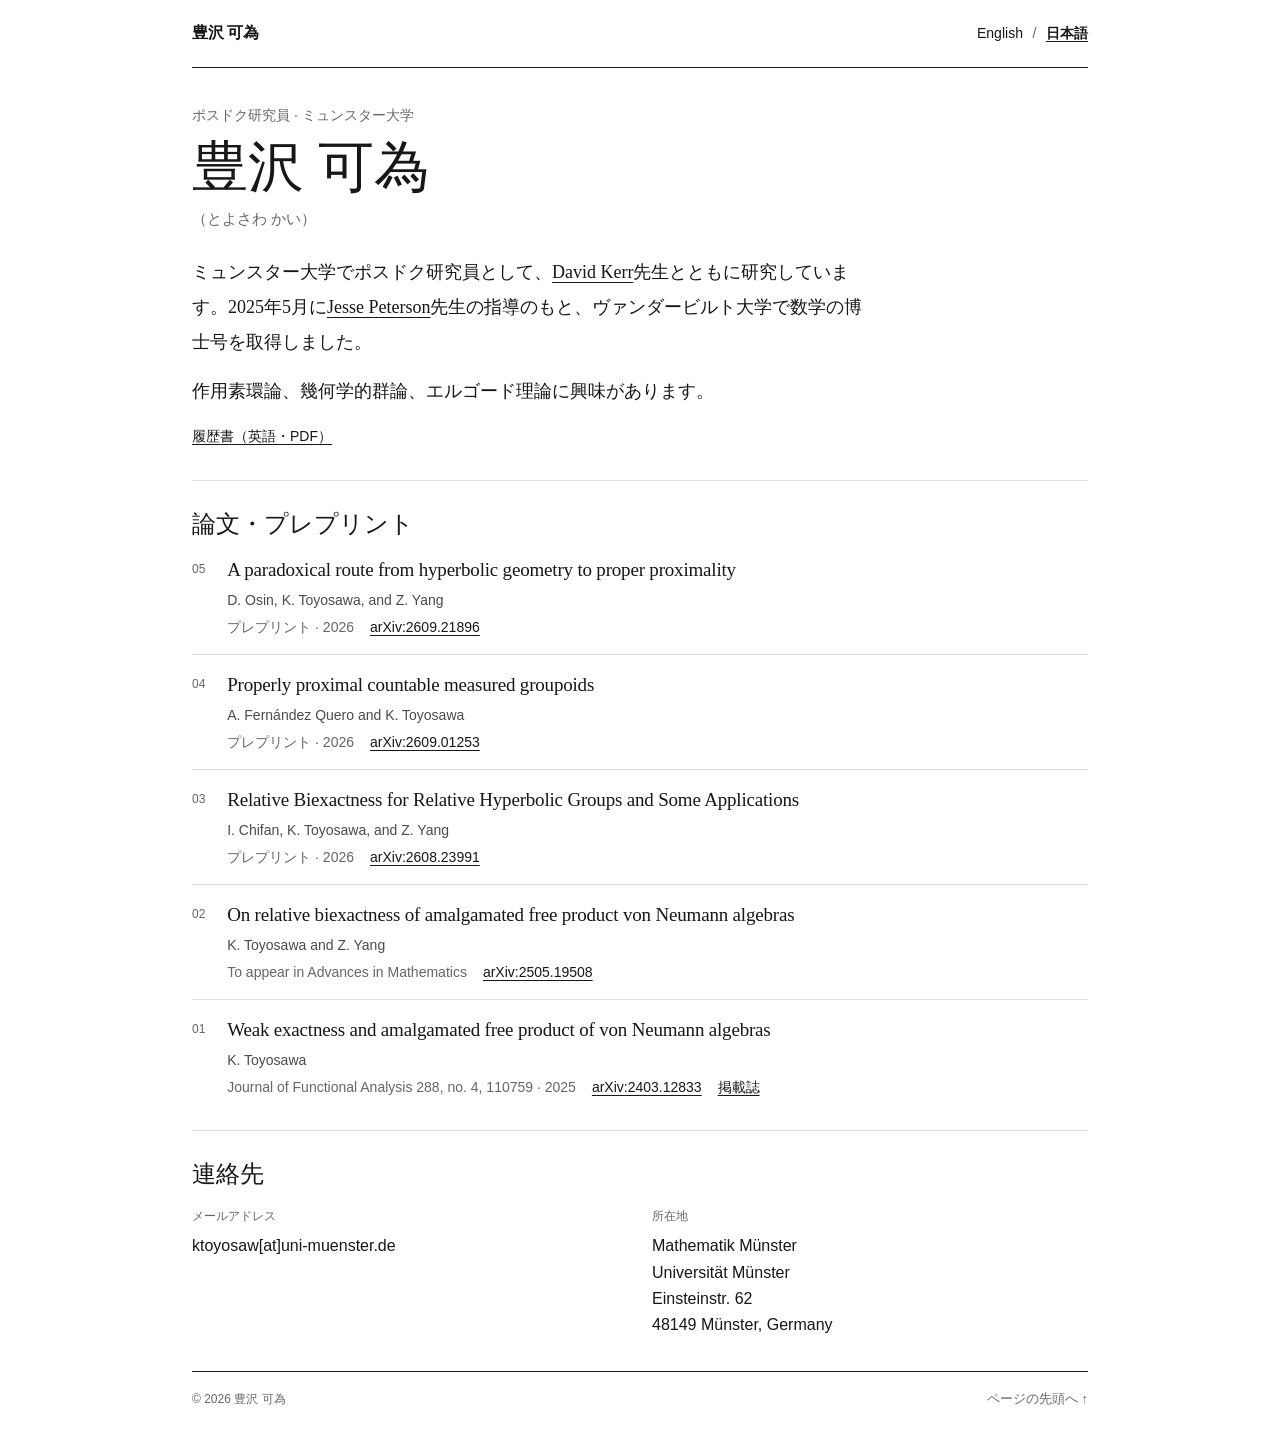
==== commit 46a3950e: "Use compact layout and navigation on the Japanese page" ====
--- a/ja/index.html
+++ b/ja/index.html
@@ -11,11 +11,11 @@
   <link rel="alternate" hreflang="x-default" href="https://kaitoyosawa.github.io/">
   <title>豊沢 可為 — ホームページ</title>
   <link rel="icon" type="image/svg+xml" href="data:image/svg+xml,%3Csvg xmlns='http://www.w3.org/2000/svg' viewBox='0 0 32 32'%3E%3Crect width='32' height='32' fill='%23111'/%3E%3Cpath d='M9 7v18M23 7L10 18m6-6 8 13' stroke='white' stroke-width='2.5' fill='none'/%3E%3C/svg%3E">
-  <link rel="stylesheet" href="../styles.css?v=e0c01a8">
+  <link rel="stylesheet" href="../styles.css?v=20261022-compact">
   <link rel="stylesheet" href="styles.css?v=20261014-refined">
-  <script src="../content.js?v=20261015-advances" defer></script>
+  <script src="../content.js?v=20261022-compact" defer></script>
   <script src="content.js?v=20261014-refined" defer></script>
-  <script src="../site.js?v=20261014-email" defer></script>
+  <script src="../site.js?v=20261022-compact" defer></script>
 </head>
 <body>
   <a class="skip-link" href="#main">本文へ移動</a>
@@ -23,11 +23,6 @@
     <header class="site-header">
       <a class="wordmark" href="#about" id="site-name">豊沢 可為</a>
       <div class="header-actions">
-        <nav aria-label="メインナビゲーション">
-          <a href="#about">自己紹介</a>
-          <a href="#research">研究</a>
-          <a href="#contact">連絡先</a>
-        </nav>
         <nav class="language-switch" aria-label="言語">
           <a href="../" lang="en" hreflang="en" data-language-link>English</a>
           <span aria-hidden="true">/</span>
@@ -37,7 +32,6 @@
     </header>
     <main id="main">
       <section id="about" class="intro" aria-labelledby="name">
-        <div class="section-label">自己紹介</div>
         <div class="section-body">
           <div class="intro-heading">
             <div>
@@ -51,11 +45,10 @@
             <p>ミュンスター大学でポスドク研究員として、<a href="http://dgkerr.com">David Kerr</a>先生とともに研究しています。2025年5月に<a href="https://www.math.uwaterloo.ca/~j37peter/">Jesse Peterson</a>先生の指導のもと、ヴァンダービルト大学で数学の博士号を取得しました。</p>
             <p>作用素環論、幾何学的群論、エルゴード理論に興味があります。</p>
           </div>
-          <div class="profile-links" id="profile-links"><a href="../cv.pdf?v=20260924">履歴書（英語・PDF）</a></div>
+          <div class="profile-links" id="profile-links"><a href="../cv.pdf">履歴書（英語・PDF）</a></div>
         </div>
       </section>
       <section id="research" class="content-section" aria-labelledby="research-heading">
-        <div class="section-label">研究</div>
         <div class="section-body">
           <div class="section-title-row">
             <h2 id="research-heading">論文・プレプリント</h2>
@@ -70,7 +63,6 @@
         </div>
       </section>
       <section id="contact" class="content-section contact-section" aria-labelledby="contact-heading">
-        <div class="section-label">連絡先</div>
         <div class="section-body">
           <h2 id="contact-heading">連絡先</h2>
           <div class="contact-grid" id="contact-details">
--- a/styles.css
+++ b/styles.css
@@ -1,4 +1,4 @@
-:root{--ink:#171717;--muted:#666;--rule:#dedede;--paper:#fff;--serif:Georgia,'Times New Roman',serif;--sans:Arial,Helvetica,sans-serif;--label-width:7rem;--column-gap:2.5rem}
+:root{--ink:#171717;--muted:#666;--rule:#dedede;--paper:#fff;--serif:Georgia,'Times New Roman',serif;--sans:Arial,Helvetica,sans-serif}
 *{box-sizing:border-box}
 html{scroll-behavior:smooth;scroll-padding-top:1.5rem}
 body{margin:0;background:var(--paper);color:var(--ink);font-family:var(--sans);font-size:1rem;line-height:1.65;-webkit-font-smoothing:antialiased}
@@ -9,34 +9,32 @@
 [hidden]{display:none!important}
 .skip-link{position:absolute;left:1rem;top:-5rem;background:var(--ink);color:#fff;padding:.75rem 1rem;z-index:2}
 .skip-link:focus{top:1rem}
-.page-shell{width:min(100% - 5rem,66rem);margin:0 auto}
-.site-header{min-height:5.5rem;display:flex;align-items:center;justify-content:space-between;gap:2rem;border-bottom:1px solid var(--ink)}
+.page-shell{width:min(100% - 4rem,56rem);margin:0 auto}
+.site-header{min-height:4.25rem;display:flex;align-items:center;justify-content:space-between;gap:1rem;border-bottom:1px solid var(--ink)}
 .wordmark{font-size:1rem;font-weight:600;text-decoration:none;letter-spacing:-.02em}
 nav{display:flex;gap:1.75rem;font-size:.875rem}
 nav a{text-decoration:none;padding:.5rem 0}
 nav a:hover{text-decoration:underline}
-.header-actions{display:flex;align-items:center;justify-content:flex-end;gap:1rem 2rem;flex-wrap:wrap}
+.header-actions{display:flex;align-items:center;justify-content:flex-end}
 .language-switch{gap:.6rem;align-items:center;white-space:nowrap}
 .language-switch span{color:var(--muted)}
 .language-switch a[aria-current="page"]{font-weight:600;text-decoration:underline}
 html:lang(ja){--sans:Arial,Helvetica,'Yu Gothic','Hiragino Kaku Gothic ProN',Meiryo,sans-serif;--serif:Georgia,'Times New Roman','Yu Mincho','Hiragino Mincho ProN',serif}
 html:lang(ja) .bio{line-height:1.95;line-break:strict;overflow-wrap:anywhere}
 html:lang(ja) h1,html:lang(ja) h2{letter-spacing:0}
-.intro,.content-section{display:grid;grid-template-columns:var(--label-width) minmax(0,1fr);column-gap:var(--column-gap)}
-.intro{padding:3.5rem 0 3.25rem}
-.section-label{font-size:.875rem;display:flex;gap:1rem;align-items:baseline;padding-top:.2rem;color:var(--muted)}
+.intro{padding:2.25rem 0 2rem}
 .section-body{min-width:0}
 .intro-heading{display:flex;align-items:flex-start;justify-content:space-between;gap:1.5rem}
-.eyebrow{margin:0 0 .85rem;font-size:.875rem;color:var(--muted)}
-h1{font-family:var(--serif);font-weight:400;font-size:clamp(2.625rem,5.2vw,4rem);line-height:1.08;letter-spacing:-.045em;margin:0 0 1.5rem;overflow-wrap:anywhere}
+.eyebrow{margin:0 0 .65rem;font-size:.875rem;color:var(--muted)}
+h1{font-family:var(--serif);font-weight:400;font-size:clamp(2.5rem,5.2vw,3.5rem);line-height:1.08;letter-spacing:-.045em;margin:0 0 1.15rem;overflow-wrap:anywhere}
 .portrait{width:6.75rem;aspect-ratio:4/5;object-fit:cover;filter:grayscale(100%);flex-shrink:0}
 .bio{font-family:var(--serif);font-size:1.125rem;line-height:1.75;max-width:43rem}
 .bio p{margin:0 0 .85rem}.bio p:last-child{margin-bottom:0}
-.profile-links{display:flex;flex-wrap:wrap;gap:.45rem 1.25rem;font-size:.875rem;margin-top:1.35rem}
-.content-section{padding:2.5rem 0 2.75rem;border-top:1px solid var(--rule)}
-h2{font-family:var(--serif);font-size:1.625rem;font-weight:400;letter-spacing:-.025em;line-height:1.25;margin:0 0 1.5rem}
+.profile-links{display:flex;flex-wrap:wrap;gap:.45rem 1.25rem;font-size:.875rem;margin-top:1rem}
+.content-section{padding:1.75rem 0 2rem;border-top:1px solid var(--rule)}
+h2{font-family:var(--serif);font-size:1.5rem;font-weight:400;letter-spacing:-.025em;line-height:1.25;margin:0 0 1.1rem}
 .publications{list-style:none;padding:0;margin:0}
-.publication{display:grid;grid-template-columns:1.45rem minmax(0,1fr);gap:.9rem;padding:1.2rem 0;border-top:1px solid var(--rule)}
+.publication{display:grid;grid-template-columns:1.45rem minmax(0,1fr);gap:.75rem;padding:1rem 0;border-top:1px solid var(--rule)}
 .publication:first-child{padding-top:0;border-top:0}
 .publication:last-child{padding-bottom:0}
 .paper-number{color:var(--muted);font-size:.75rem;padding-top:.2rem;font-variant-numeric:tabular-nums}
@@ -45,15 +43,14 @@
 .paper-authors{color:#4b4b4b}.paper-venue{color:var(--muted)}
 .paper-meta{display:flex;flex-wrap:wrap;align-items:baseline;gap:.25rem 1rem;margin-top:.3rem;font-size:.875rem;line-height:1.6;overflow-wrap:anywhere}
 .paper-links{display:flex;flex-wrap:wrap;gap:.25rem 1rem;margin:0;font-size:inherit;line-height:inherit}
-.contact-section{padding-bottom:3rem}
-.contact-grid{display:grid;grid-template-columns:1fr 1fr;gap:2rem}
+.contact-grid{display:grid;grid-template-columns:minmax(0,1fr) minmax(0,1fr);gap:1.5rem}
 .contact-label{display:block;font-size:.75rem;color:var(--muted);margin-bottom:.4rem}
 .contact-grid p{margin:0;font-size:1rem;overflow-wrap:anywhere;white-space:pre-line}
-.site-footer{border-top:1px solid var(--ink);padding:1.25rem 0 1.75rem;display:flex;justify-content:space-between;align-items:baseline;gap:1rem;flex-wrap:wrap;font-size:.75rem;color:var(--muted)}
+.site-footer{border-top:1px solid var(--ink);padding:1rem 0 1.25rem;display:flex;justify-content:space-between;align-items:baseline;gap:1rem;flex-wrap:wrap;font-size:.75rem;color:var(--muted)}
 .site-footer a{text-decoration:none;font-size:.8125rem}.site-footer a:hover{text-decoration:underline}
 .draft-note{border:1px solid var(--rule);padding:.15rem .5rem}
-@media(max-width:800px){:root{--label-width:5rem;--column-gap:1.5rem}.page-shell{width:calc(100% - 3rem)}.intro{padding-top:3rem}.contact-grid{gap:1.5rem}.portrait{width:5.5rem}}
-@media(max-width:600px){html{scroll-padding-top:1rem}.page-shell{width:calc(100% - 2.5rem)}.site-header{min-height:5rem;gap:.5rem 1rem;flex-wrap:wrap;padding:1rem 0}nav{gap:1.2rem;font-size:.875rem}.intro,.content-section{grid-template-columns:1fr;row-gap:1.1rem}.intro{padding:2.25rem 0 2.5rem}.section-label{gap:.75rem;padding-top:0}.intro-heading{gap:1rem}h1{font-size:3rem;margin-bottom:1.35rem}.eyebrow{font-size:.875rem;margin-bottom:.75rem}h2{font-size:1.5rem;margin-bottom:1.25rem}.content-section{padding:2rem 0 2.25rem}.publication{gap:.6rem;grid-template-columns:1.2rem minmax(0,1fr);padding:1.1rem 0}.paper-meta{column-gap:.75rem}.contact-grid{grid-template-columns:1fr;gap:1.5rem}.site-footer{gap:.75rem}.draft-note{order:3}.portrait{width:4.5rem}}
+@media(max-width:800px){.page-shell{width:calc(100% - 3rem)}.portrait{width:5.5rem}}
+@media(max-width:720px){.contact-grid{grid-template-columns:minmax(0,1fr);gap:1rem}}
+@media(max-width:600px){html{scroll-padding-top:1rem}.page-shell{width:calc(100% - 2.5rem)}.site-header{min-height:3.75rem;gap:.5rem 1rem;flex-wrap:wrap;padding:.65rem 0}.language-switch{gap:.5rem}.intro{padding:1.75rem 0}.intro-heading{gap:1rem}h1{margin-bottom:1rem}.content-section{padding:1.5rem 0 1.75rem}.publication{gap:.6rem;grid-template-columns:1.2rem minmax(0,1fr);padding:.9rem 0}.paper-meta{flex-direction:column;align-items:flex-start;gap:.1rem}.paper-links{gap:.25rem 1rem}.paper-links a{display:inline-block;padding:.2rem 0}.site-footer{gap:.75rem}.draft-note{order:3}.portrait{width:4.5rem}}
 @media(prefers-reduced-motion:reduce){html{scroll-behavior:auto}}
-@media(max-width:600px){.header-actions{width:100%;justify-content:space-between;gap:.5rem 1rem}.language-switch{gap:.5rem}}
 @media print{.page-shell{width:100%}nav,.skip-link,.site-footer a,.draft-note{display:none}.site-header{min-height:3rem}.intro{padding:1.5rem 0}.content-section{padding:1rem 0}.publication{break-inside:avoid}a{text-decoration:none}}
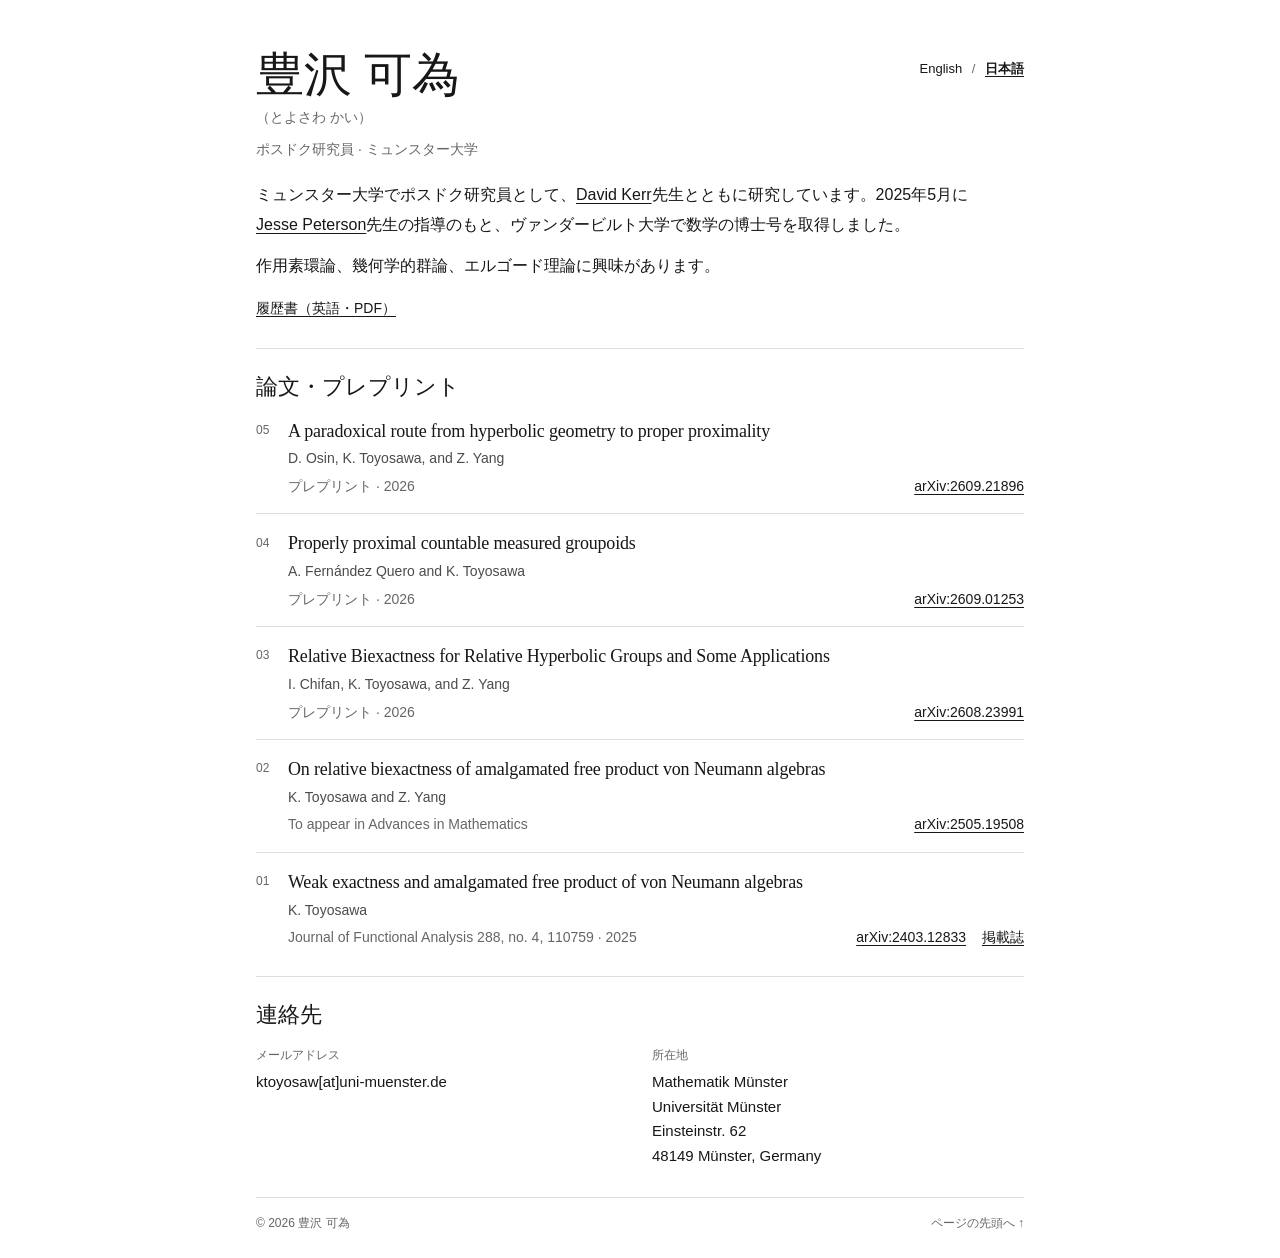
==== commit 7cb90d32: "Refine Japanese header and text spacing" ====
--- a/ja/index.html
+++ b/ja/index.html
@@ -11,36 +11,33 @@
   <link rel="alternate" hreflang="x-default" href="https://kaitoyosawa.github.io/">
   <title>豊沢 可為 — ホームページ</title>
   <link rel="icon" type="image/svg+xml" href="data:image/svg+xml,%3Csvg xmlns='http://www.w3.org/2000/svg' viewBox='0 0 32 32'%3E%3Crect width='32' height='32' fill='%23111'/%3E%3Cpath d='M9 7v18M23 7L10 18m6-6 8 13' stroke='white' stroke-width='2.5' fill='none'/%3E%3C/svg%3E">
-  <link rel="stylesheet" href="../styles.css?v=20261022-compact">
-  <link rel="stylesheet" href="styles.css?v=20261014-refined">
+  <link rel="stylesheet" href="../styles.css?v=20261022-refined">
+  <link rel="stylesheet" href="styles.css?v=20261022-refined">
   <script src="../content.js?v=20261022-compact" defer></script>
   <script src="content.js?v=20261014-refined" defer></script>
-  <script src="../site.js?v=20261022-compact" defer></script>
+  <script src="../site.js?v=20261022-refined" defer></script>
 </head>
 <body>
   <a class="skip-link" href="#main">本文へ移動</a>
   <div class="page-shell">
-    <header class="site-header">
-      <a class="wordmark" href="#about" id="site-name">豊沢 可為</a>
-      <div class="header-actions">
-        <nav class="language-switch" aria-label="言語">
-          <a href="../" lang="en" hreflang="en" data-language-link>English</a>
-          <span aria-hidden="true">/</span>
-          <a href="./" lang="ja" hreflang="ja" aria-current="page">日本語</a>
-        </nav>
-      </div>
-    </header>
     <main id="main">
       <section id="about" class="intro" aria-labelledby="name">
         <div class="section-body">
-          <div class="intro-heading">
-            <div>
-              <p class="eyebrow" id="affiliation">ポスドク研究員 · ミュンスター大学</p>
+          <header class="intro-heading">
+            <div class="identity">
               <h1 id="name">豊沢 可為</h1>
               <p class="name-reading">（とよさわ かい）</p>
+              <p class="eyebrow" id="affiliation">ポスドク研究員 · ミュンスター大学</p>
             </div>
-            <img id="portrait" class="portrait" alt="" hidden>
-          </div>
+            <div class="intro-tools">
+              <nav class="language-switch" aria-label="言語">
+                <a href="../" lang="en" hreflang="en" data-language-link>English</a>
+                <span aria-hidden="true">/</span>
+                <a href="./" lang="ja" hreflang="ja" aria-current="page">日本語</a>
+              </nav>
+              <img id="portrait" class="portrait" alt="" hidden>
+            </div>
+          </header>
           <div class="bio" id="bio">
             <p>ミュンスター大学でポスドク研究員として、<a href="http://dgkerr.com">David Kerr</a>先生とともに研究しています。2025年5月に<a href="https://www.math.uwaterloo.ca/~j37peter/">Jesse Peterson</a>先生の指導のもと、ヴァンダービルト大学で数学の博士号を取得しました。</p>
             <p>作用素環論、幾何学的群論、エルゴード理論に興味があります。</p>
--- a/styles.css
+++ b/styles.css
@@ -9,48 +9,47 @@
 [hidden]{display:none!important}
 .skip-link{position:absolute;left:1rem;top:-5rem;background:var(--ink);color:#fff;padding:.75rem 1rem;z-index:2}
 .skip-link:focus{top:1rem}
-.page-shell{width:min(100% - 4rem,56rem);margin:0 auto}
-.site-header{min-height:4.25rem;display:flex;align-items:center;justify-content:space-between;gap:1rem;border-bottom:1px solid var(--ink)}
-.wordmark{font-size:1rem;font-weight:600;text-decoration:none;letter-spacing:-.02em}
-nav{display:flex;gap:1.75rem;font-size:.875rem}
-nav a{text-decoration:none;padding:.5rem 0}
-nav a:hover{text-decoration:underline}
-.header-actions{display:flex;align-items:center;justify-content:flex-end}
-.language-switch{gap:.6rem;align-items:center;white-space:nowrap}
+.page-shell{width:min(100% - 4rem,48rem);margin:0 auto;padding-top:3rem}
+.intro{padding-bottom:1.75rem}
+.section-body,.identity{min-width:0}
+.intro-heading{display:grid;grid-template-columns:minmax(0,1fr) auto;gap:1rem 1.5rem;align-items:start;margin-bottom:1.25rem}
+.intro-tools{display:flex;flex-direction:column;align-items:flex-end;gap:1rem;padding-top:.25rem}
+.language-switch{display:flex;gap:.6rem;align-items:center;white-space:nowrap;font-size:.8125rem}
+.language-switch a{text-decoration:none;padding:.35rem 0}
+.language-switch a:hover{text-decoration:underline}
 .language-switch span{color:var(--muted)}
 .language-switch a[aria-current="page"]{font-weight:600;text-decoration:underline}
+h1{font-family:var(--serif);font-weight:400;font-size:clamp(2.25rem,4.5vw,3rem);line-height:1.12;letter-spacing:-.04em;margin:0 0 .6rem;overflow-wrap:anywhere}
+.eyebrow{margin:0;font-size:.875rem;line-height:1.6;color:var(--muted)}
+.portrait{width:6.75rem;aspect-ratio:4/5;object-fit:cover;filter:grayscale(100%)}
+.bio{font-family:var(--serif);font-size:1.125rem;line-height:1.7}
+.bio p{margin:0 0 .75rem}.bio p:last-child{margin-bottom:0}
+.bio a{white-space:nowrap}
+.profile-links{display:flex;flex-wrap:wrap;gap:.45rem 1.25rem;font-size:.875rem;margin-top:1rem}
 html:lang(ja){--sans:Arial,Helvetica,'Yu Gothic','Hiragino Kaku Gothic ProN',Meiryo,sans-serif;--serif:Georgia,'Times New Roman','Yu Mincho','Hiragino Mincho ProN',serif}
-html:lang(ja) .bio{line-height:1.95;line-break:strict;overflow-wrap:anywhere}
+html:lang(ja) .bio{font-family:var(--sans);font-size:1rem;line-height:1.85;line-break:strict;overflow-wrap:anywhere}
 html:lang(ja) h1,html:lang(ja) h2{letter-spacing:0}
-.intro{padding:2.25rem 0 2rem}
-.section-body{min-width:0}
-.intro-heading{display:flex;align-items:flex-start;justify-content:space-between;gap:1.5rem}
-.eyebrow{margin:0 0 .65rem;font-size:.875rem;color:var(--muted)}
-h1{font-family:var(--serif);font-weight:400;font-size:clamp(2.5rem,5.2vw,3.5rem);line-height:1.08;letter-spacing:-.045em;margin:0 0 1.15rem;overflow-wrap:anywhere}
-.portrait{width:6.75rem;aspect-ratio:4/5;object-fit:cover;filter:grayscale(100%);flex-shrink:0}
-.bio{font-family:var(--serif);font-size:1.125rem;line-height:1.75;max-width:43rem}
-.bio p{margin:0 0 .85rem}.bio p:last-child{margin-bottom:0}
-.profile-links{display:flex;flex-wrap:wrap;gap:.45rem 1.25rem;font-size:.875rem;margin-top:1rem}
-.content-section{padding:1.75rem 0 2rem;border-top:1px solid var(--rule)}
-h2{font-family:var(--serif);font-size:1.5rem;font-weight:400;letter-spacing:-.025em;line-height:1.25;margin:0 0 1.1rem}
+.content-section{padding:1.5rem 0 1.75rem;border-top:1px solid var(--rule)}
+h2{font-family:var(--serif);font-size:1.375rem;font-weight:400;letter-spacing:-.02em;line-height:1.3;margin:0 0 1rem}
 .publications{list-style:none;padding:0;margin:0}
-.publication{display:grid;grid-template-columns:1.45rem minmax(0,1fr);gap:.75rem;padding:1rem 0;border-top:1px solid var(--rule)}
+.publication{display:grid;grid-template-columns:1.25rem minmax(0,1fr);gap:.75rem;padding:1rem 0;border-top:1px solid var(--rule)}
 .publication:first-child{padding-top:0;border-top:0}
 .publication:last-child{padding-bottom:0}
 .paper-number{color:var(--muted);font-size:.75rem;padding-top:.2rem;font-variant-numeric:tabular-nums}
-h3{font-family:var(--serif);font-weight:400;font-size:1.1875rem;line-height:1.45;margin:0 0 .35rem;letter-spacing:-.01em;overflow-wrap:anywhere}
-.publication p{margin:.25rem 0;font-size:.875rem;line-height:1.55;overflow-wrap:anywhere}
+h3{font-family:var(--serif);font-weight:400;font-size:1.125rem;line-height:1.45;margin:0 0 .3rem;letter-spacing:-.01em;overflow-wrap:anywhere}
+.publication p{margin:.2rem 0;font-size:.875rem;line-height:1.55;overflow-wrap:anywhere}
 .paper-authors{color:#4b4b4b}.paper-venue{color:var(--muted)}
-.paper-meta{display:flex;flex-wrap:wrap;align-items:baseline;gap:.25rem 1rem;margin-top:.3rem;font-size:.875rem;line-height:1.6;overflow-wrap:anywhere}
-.paper-links{display:flex;flex-wrap:wrap;gap:.25rem 1rem;margin:0;font-size:inherit;line-height:inherit}
+.paper-meta{display:grid;grid-template-columns:minmax(0,1fr) auto;align-items:baseline;gap:.25rem 1.25rem;margin-top:.3rem;font-size:.875rem;line-height:1.6;overflow-wrap:anywhere}
+.paper-links{display:flex;justify-content:flex-end;flex-wrap:wrap;gap:.25rem 1rem;margin:0;font-size:inherit;line-height:inherit}
+.paper-links a{white-space:nowrap}
 .contact-grid{display:grid;grid-template-columns:minmax(0,1fr) minmax(0,1fr);gap:1.5rem}
-.contact-label{display:block;font-size:.75rem;color:var(--muted);margin-bottom:.4rem}
-.contact-grid p{margin:0;font-size:1rem;overflow-wrap:anywhere;white-space:pre-line}
-.site-footer{border-top:1px solid var(--ink);padding:1rem 0 1.25rem;display:flex;justify-content:space-between;align-items:baseline;gap:1rem;flex-wrap:wrap;font-size:.75rem;color:var(--muted)}
-.site-footer a{text-decoration:none;font-size:.8125rem}.site-footer a:hover{text-decoration:underline}
+.contact-label{display:block;font-size:.75rem;color:var(--muted);margin-bottom:.25rem}
+.contact-grid p{margin:0;font-size:.9375rem;line-height:1.65;overflow-wrap:anywhere;white-space:pre-line}
+.site-footer{border-top:1px solid var(--rule);padding:1rem 0 1.5rem;display:flex;justify-content:space-between;align-items:baseline;gap:1rem;flex-wrap:wrap;font-size:.75rem;color:var(--muted)}
+.site-footer a{text-decoration:none}.site-footer a:hover{text-decoration:underline}
 .draft-note{border:1px solid var(--rule);padding:.15rem .5rem}
-@media(max-width:800px){.page-shell{width:calc(100% - 3rem)}.portrait{width:5.5rem}}
 @media(max-width:720px){.contact-grid{grid-template-columns:minmax(0,1fr);gap:1rem}}
-@media(max-width:600px){html{scroll-padding-top:1rem}.page-shell{width:calc(100% - 2.5rem)}.site-header{min-height:3.75rem;gap:.5rem 1rem;flex-wrap:wrap;padding:.65rem 0}.language-switch{gap:.5rem}.intro{padding:1.75rem 0}.intro-heading{gap:1rem}h1{margin-bottom:1rem}.content-section{padding:1.5rem 0 1.75rem}.publication{gap:.6rem;grid-template-columns:1.2rem minmax(0,1fr);padding:.9rem 0}.paper-meta{flex-direction:column;align-items:flex-start;gap:.1rem}.paper-links{gap:.25rem 1rem}.paper-links a{display:inline-block;padding:.2rem 0}.site-footer{gap:.75rem}.draft-note{order:3}.portrait{width:4.5rem}}
+@media(max-width:600px){html{scroll-padding-top:1rem}.page-shell{width:calc(100% - 2.5rem);padding-top:1.5rem}.intro{padding-bottom:1.5rem}.intro-heading{column-gap:1rem}.portrait{width:4.5rem}.content-section{padding:1.35rem 0 1.5rem}.publication{gap:.5rem;grid-template-columns:1.1rem minmax(0,1fr);padding:.9rem 0}.paper-meta{grid-template-columns:minmax(0,1fr);gap:.1rem}.paper-links{justify-content:flex-start;gap:.25rem 1rem}.paper-links a{display:inline-block;padding:.2rem 0}.site-footer{gap:.75rem}.draft-note{order:3}}
+@media(max-width:420px){.intro-heading{grid-template-columns:1fr;row-gap:.9rem}.intro-tools{grid-row:1;padding-top:0}.language-switch{gap:.5rem}}
 @media(prefers-reduced-motion:reduce){html{scroll-behavior:auto}}
-@media print{.page-shell{width:100%}nav,.skip-link,.site-footer a,.draft-note{display:none}.site-header{min-height:3rem}.intro{padding:1.5rem 0}.content-section{padding:1rem 0}.publication{break-inside:avoid}a{text-decoration:none}}
+@media print{.page-shell{width:100%;padding-top:0}nav,.skip-link,.site-footer a,.draft-note{display:none}.intro-heading{grid-template-columns:minmax(0,1fr) auto}.intro-tools{grid-row:auto}.intro{padding-bottom:1rem}.content-section{padding:1rem 0}.publication{break-inside:avoid}a{text-decoration:none}}
--- a/ja/styles.css
+++ b/ja/styles.css
@@ -1,3 +1,3 @@
-/* Keep the name reading close to the heading at every screen size. */
-#name{margin-bottom:.55rem}
-.name-reading{margin:0 0 1.5rem;font-size:.9375rem;line-height:1.6;color:var(--muted)}
+/* Keep the reading with the Japanese name, above the affiliation. */
+#name{margin-bottom:.25rem}
+.name-reading{margin:0 0 .6rem;font-size:.875rem;line-height:1.6;color:var(--muted)}
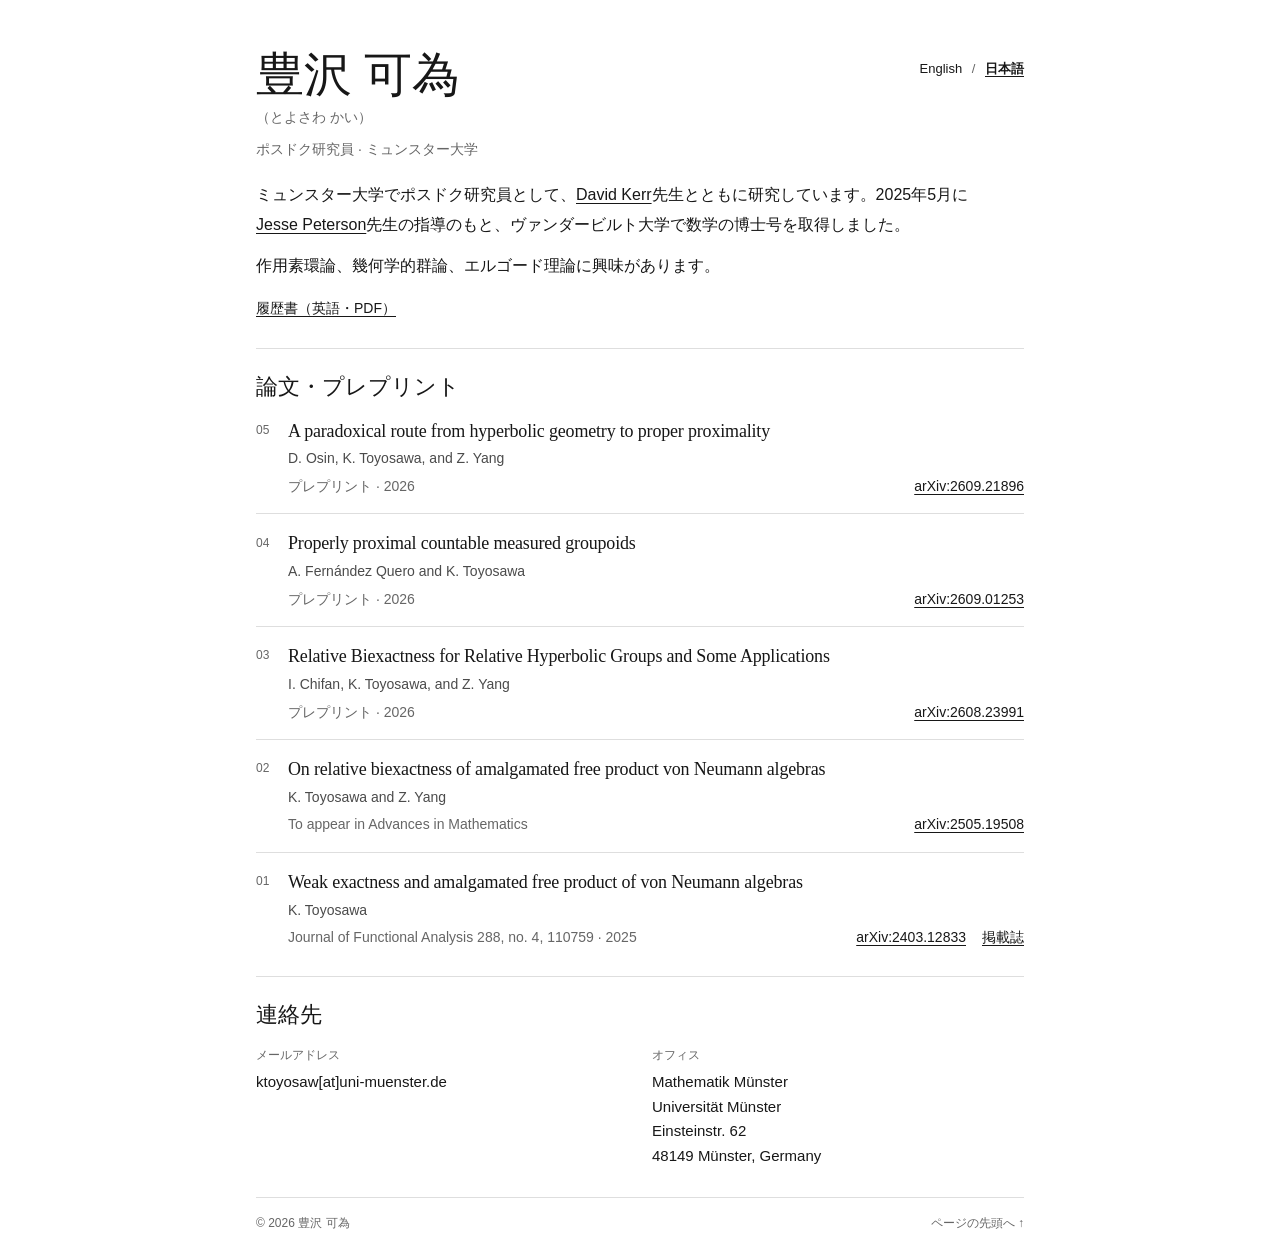
==== commit e41be718: "Use オフィス for the Japanese office label" ====
--- a/ja/index.html
+++ b/ja/index.html
@@ -14,7 +14,7 @@
   <link rel="stylesheet" href="../styles.css?v=20261022-refined">
   <link rel="stylesheet" href="styles.css?v=20261022-refined">
   <script src="../content.js?v=20261022-compact" defer></script>
-  <script src="content.js?v=20261014-refined" defer></script>
+  <script src="content.js?v=20261022-office" defer></script>
   <script src="../site.js?v=20261022-refined" defer></script>
 </head>
 <body>
@@ -64,7 +64,7 @@
           <h2 id="contact-heading">連絡先</h2>
           <div class="contact-grid" id="contact-details">
             <div><span class="contact-label">メールアドレス</span><p>ktoyosaw[at]uni-muenster.de</p></div>
-            <div><span class="contact-label">所在地</span><p>Mathematik Münster<br>Universität Münster<br>Einsteinstr. 62<br>48149 Münster, Germany</p></div>
+            <div><span class="contact-label">オフィス</span><p>Mathematik Münster<br>Universität Münster<br>Einsteinstr. 62<br>48149 Münster, Germany</p></div>
           </div>
         </div>
       </section>
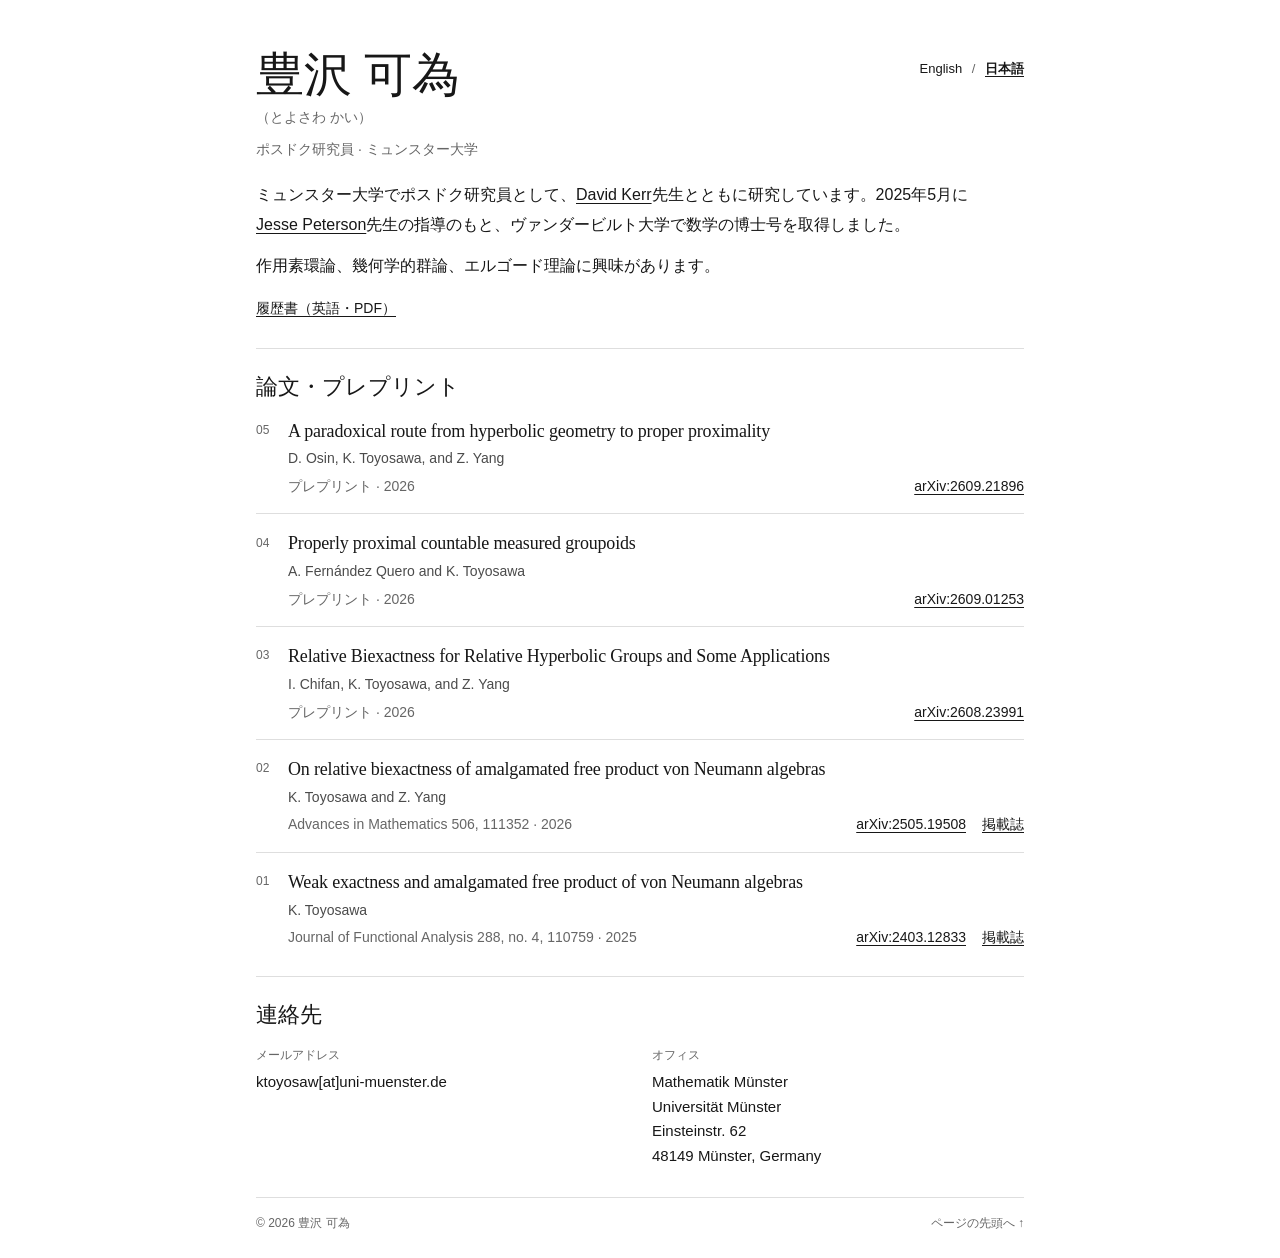
==== commit fbd4349b: "Update Japanese page with published journal citation" ====
--- a/ja/index.html
+++ b/ja/index.html
@@ -13,7 +13,7 @@
   <link rel="icon" type="image/svg+xml" href="data:image/svg+xml,%3Csvg xmlns='http://www.w3.org/2000/svg' viewBox='0 0 32 32'%3E%3Crect width='32' height='32' fill='%23111'/%3E%3Cpath d='M9 7v18M23 7L10 18m6-6 8 13' stroke='white' stroke-width='2.5' fill='none'/%3E%3C/svg%3E">
   <link rel="stylesheet" href="../styles.css?v=20261022-refined">
   <link rel="stylesheet" href="styles.css?v=20261022-refined">
-  <script src="../content.js?v=20261022-compact" defer></script>
+  <script src="../content.js?v=20261028-published" defer></script>
   <script src="content.js?v=20261022-office" defer></script>
   <script src="../site.js?v=20261022-refined" defer></script>
 </head>
@@ -54,7 +54,7 @@
             <li class="publication"><span class="paper-number" aria-hidden="true">05</span><div><h3 lang="en">A paradoxical route from hyperbolic geometry to proper proximality</h3><p class="paper-authors" lang="en">D. Osin, K. Toyosawa, and Z. Yang</p><div class="paper-meta"><span class="paper-venue">プレプリント · 2026</span><div class="paper-links"><a href="https://arxiv.org/abs/2609.21896">arXiv:2609.21896</a></div></div></div></li>
             <li class="publication"><span class="paper-number" aria-hidden="true">04</span><div><h3 lang="en">Properly proximal countable measured groupoids</h3><p class="paper-authors" lang="en">A. Fernández Quero and K. Toyosawa</p><div class="paper-meta"><span class="paper-venue">プレプリント · 2026</span><div class="paper-links"><a href="https://arxiv.org/abs/2609.01253">arXiv:2609.01253</a></div></div></div></li>
             <li class="publication"><span class="paper-number" aria-hidden="true">03</span><div><h3 lang="en">Relative Biexactness for Relative Hyperbolic Groups and Some Applications</h3><p class="paper-authors" lang="en">I. Chifan, K. Toyosawa, and Z. Yang</p><div class="paper-meta"><span class="paper-venue">プレプリント · 2026</span><div class="paper-links"><a href="https://arxiv.org/abs/2608.23991">arXiv:2608.23991</a></div></div></div></li>
-            <li class="publication"><span class="paper-number" aria-hidden="true">02</span><div><h3 lang="en">On relative biexactness of amalgamated free product von Neumann algebras</h3><p class="paper-authors" lang="en">K. Toyosawa and Z. Yang</p><div class="paper-meta"><span class="paper-venue" lang="en">To appear in Advances in Mathematics</span><div class="paper-links"><a href="https://arxiv.org/abs/2505.19508">arXiv:2505.19508</a></div></div></div></li>
+            <li class="publication"><span class="paper-number" aria-hidden="true">02</span><div><h3 lang="en">On relative biexactness of amalgamated free product von Neumann algebras</h3><p class="paper-authors" lang="en">K. Toyosawa and Z. Yang</p><div class="paper-meta"><span class="paper-venue" lang="en">Advances in Mathematics 506, 111352 · 2026</span><div class="paper-links"><a href="https://arxiv.org/abs/2505.19508">arXiv:2505.19508</a><a href="https://doi.org/10.1016/j.aim.2026.111352">掲載誌</a></div></div></div></li>
             <li class="publication"><span class="paper-number" aria-hidden="true">01</span><div><h3 lang="en">Weak exactness and amalgamated free product of von Neumann algebras</h3><p class="paper-authors" lang="en">K. Toyosawa</p><div class="paper-meta"><span class="paper-venue" lang="en">Journal of Functional Analysis 288, no. 4, 110759 · 2025</span><div class="paper-links"><a href="https://arxiv.org/abs/2403.12833">arXiv:2403.12833</a><a href="https://doi.org/10.1016/j.jfa.2024.110759">掲載誌</a></div></div></div></li>
           </ol>
         </div>
